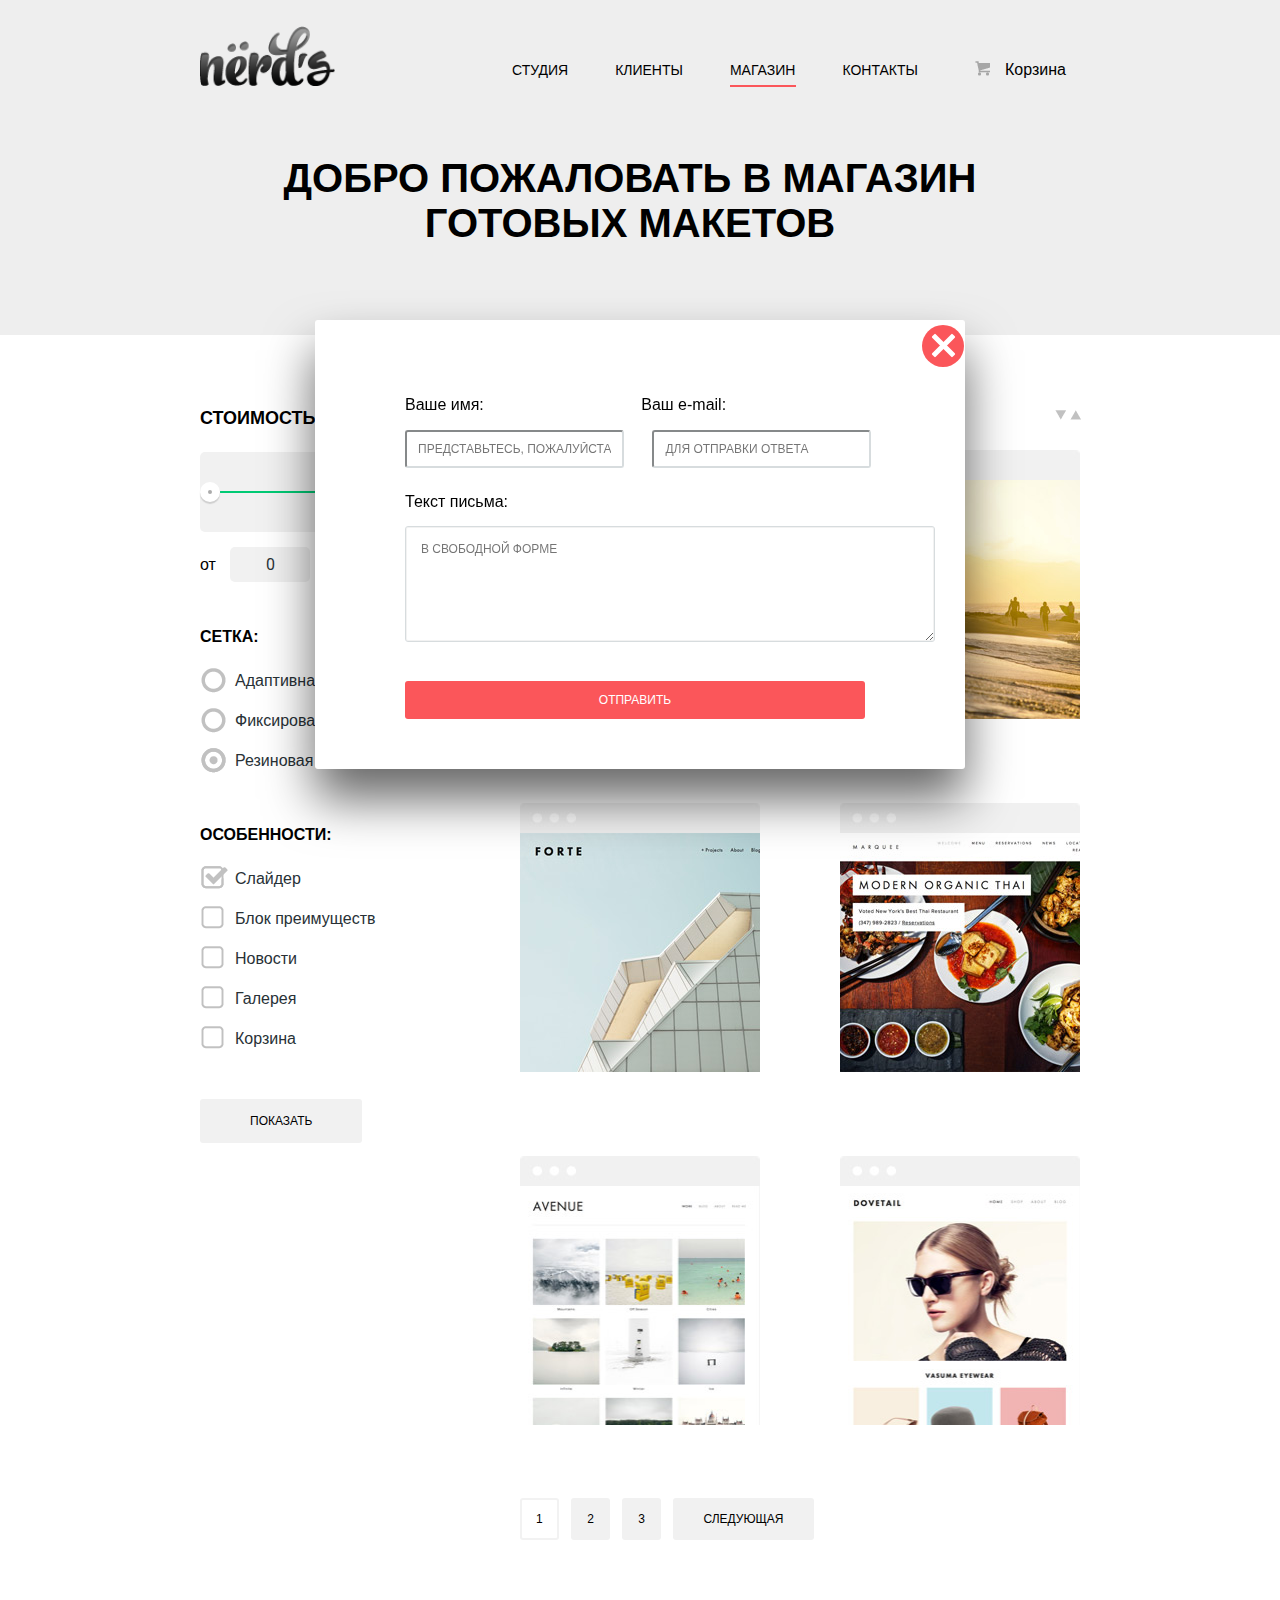
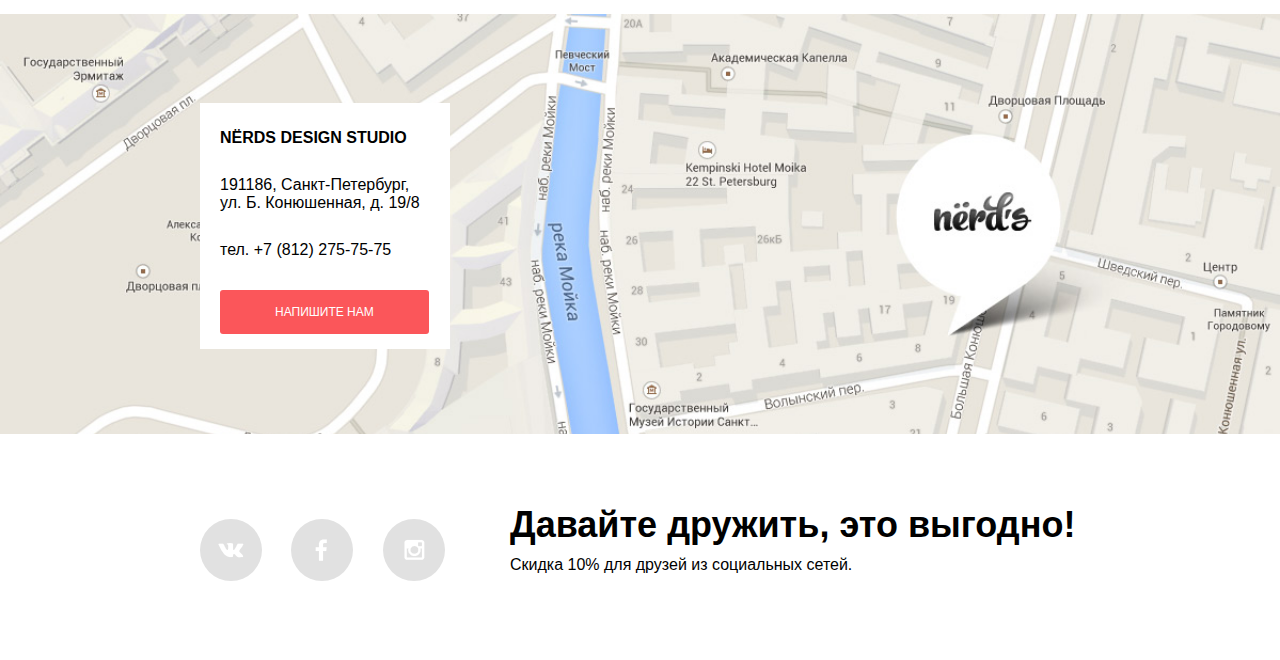
==== catalog.html @ 8df7ad51 "валидность" ====
<!DOCTYPE html>
<html lang="ru">

<head>
  <meta charset="UTF-8">
  <meta name="viewport" content="width=device-width, initial-scale=1.0">
  <meta http-equiv="X-UA-Compatible" content="ie=edge">
  <title>Nerds</title>
  <link href="css/normalize.css" rel="stylesheet">
  <link href="https://fonts.googleapis.com/css?family=Roboto:500" rel="stylesheet">
  <link href="css/style.css" rel="stylesheet">
</head>

<body>


  <header class="main-header main-header2">

    <div class="container clearfix">

      <nav class="main-navigation">
        <div class="index-logo">
          <a href="index.html"><img src="img/logo.png" width="135" height="60" alt="Нёрдс"></a>
        </div>
        <ul class="clearfix">
          <li><a class="act" href="#">Студия</a></li>
          <li><a class="act" href="#">Клиенты</a></li>
          <li class="active"><a class="act">Магазин</a></li>
          <li><a class="act" href="#">Контакты</a></li>
          <li><a class="basket" href="#">Корзина</a></li>

        </ul>
      </nav>

      <div class="head-1">
        <h2>Добро пожаловать в магазин
               готовых макетов</h2>
      </div>
    </div>
  </header>


  <main class="container clearfix">

    <section class="features clearfix">

      <form class="grid" action="#" method="get">

        <div class="coast">

          <div class="coastpay"><b>Стоимость:</b></div>
          <div class="range-filter">

            <div class="range-controls">
              <div class="scale">
                <div class="bar"></div>
              </div>
              <div class="toggle toggle-min"></div>
              <div class="toggle toggle-max"></div>
            </div>
            <div class="price-controls">
              <label class="min-price">от
                <input name="min-price" type="text" value="0">
              </label>
              <label class="max-price">до
                <input name="max-price" type="text" value="15000">
              </label>
            </div>
          </div>

        </div>

        <div class="gridhigt">

          <b class="coastpayli">Сетка:</b>

          <input type="radio" name="fea1" id="ch6" checked>
          <label for="ch6" class="grid-20">Адаптивная</label>
          <input type="radio" name="fea1" id="ch7" checked>
          <label for="ch7" class="grid-20">Фиксированная</label>
          <input type="radio" name="fea1" id="ch8" checked>
          <label for="ch8" class="grid-20">Резиновая</label>



        </div>

        <div class="gridmidl">

          <b class="coastpayle ">Особенности:</b>

          <input type="checkbox" name="fea1" id="ch1" checked>
          <label for="ch1" class="grid-20">Слайдер</label>

          <input type="checkbox" name="fea2" id="ch2">
          <label for="ch2" class="grid-20">Блок преимуществ</label>

          <input type="checkbox" name="fea2" id="ch3">
          <label for="ch3" class="grid-20">Новости</label>

          <input type="checkbox" name="fea2" id="ch4">
          <label for="ch4" class="grid-20">Галерея</label>

          <input type="checkbox" name="fea2" id="ch5">
          <label for="ch5" class="grid-20">Корзина</label>

          <button class="btn btn-grid" type="submit">Показать</button>

        </div>

      </form>

      <div class="sort ">
        <span>сортировать:</span>
        <a class="sortirovka" href="#">по цене</a>
        <a class="sortirovka" href="#">по типу</a>
        <a class="sortirovka" href="#">по функционалу</a>
        <a class=" triangle" href="#"></a>
        <a class=" triangle-two" href="#"></a>

      </div>

      <article class="product ">

        <div class="aviator">
          <img class="forte" src="img/topsilver.jpg" alt="" width="240" height="30" />

          <img src="img/image1.jpg" width="240" height="240" alt="">

          <div class="coast-tov coast-tov-trans">

            <h1>aviator</h1>
            <p class="titlelow">
              Интернет магазин
              <br> с личным кабинетом
            </p>
            <a class="btn-coust" href="#">10000 р</a>
            <img class="forte-hov" src="img/topgrey.jpg" alt="" width="240" height="30" />
          </div>

        </div>

        <div class="aviator">
          <img class="forte" src="img/topsilver.jpg" alt="" width="240" height="30" />
          <img src="img/image3.jpg" width="240" height="240" alt="">

          <div class="coast-tov1 coast-tov-trans">
            <h1 class="titl">forte</h1>
            <p class="titlelow">
              Интернет магазин с личным кабинетом
            </p>
            <a class="btn-coust" href="#">10000 р</a>
            <img class="forte-hov" src="img/topgrey.jpg" alt="" width="240" height="30" />
          </div>


        </div>

        <div class="aviator">
          <img class="forte" src="img/topsilver.jpg" alt="" width="240" height="30" />
          <img src="img/image5.jpg" width="240" height="240" alt="">
          <div class="coast-tov2 coast-tov-trans">
            <h1 class="titl">avenue</h1>
            <p class="titlelow">
              Интернет магазин с личным кабинетом
            </p>
            <a class="btn-coust" href="#">10000 р</a>
            <img class="forte-hov" src="img/topgrey.jpg" alt="" width="240" height="30" />
          </div>
        </div>

      </article>

      <article class="product1 ">

        <div class="aviator">
          <img class="forte" src="img/topsilver.jpg" alt="" width="240" height="30" />
          <img src="img/image2.jpg" width="240" height="240" alt="">

          <div class="coast-tov3 coast-tov-trans">
            <h1 class="titl">sunset</h1>
            <p class="titlelow">
              Интернет магазин с личным кабинетом
            </p>
            <a class="btn-coust" href="#">10000 р</a>
            <img class="forte-hov" src="img/topgrey.jpg" alt="" width="240" height="30" />
          </div>

        </div>

        <div class="aviator">
          <img class="forte" src="img/topsilver.jpg" alt="" width="240" height="30" />
          <img src="img/image4.jpg" width="240" height="240" alt="">

          <div class="coast-tov4 coast-tov-trans">
            <h1 class="titl">marquee</h1>
            <p class="titlelow">
              Интернет магазин с личным кабинетом
            </p>
            <a class="btn-coust" href="#">10000 р</a>
            <img class="forte-hov" src="img/topgrey.jpg" alt="" width="240" height="30" />
          </div>

        </div>

        <div class="aviator">
          <img class="forte" src="img/topsilver.jpg" alt="" width="240" height="30" />
          <img src="img/image6.jpg" width="240" height="240" alt="">
          <div class="coast-tov5 coast-tov-trans">
            <h1 class="titl">dovetail</h1>
            <p class="titlelow">
              Интернет магазин с личным кабинетом
            </p>
            <a class="btn-coust" href="#">10000 р</a>
            <img class="forte-hov" src="img/topgrey.jpg" alt="" width="240" height="30" />
          </div>

        </div>

      </article>

      <div class="button1">

        <a class="butn butn3">1</a>
        <a class="butn butn2" href="#">2</a>
        <a class="butn butn2" href="#">3</a>
        <a class="butn1" href="#">Следующая</a>

      </div>

    </section>

  </main>


  <div class="maps">

    <div class="container">
      <div class="info-write ">
        <b>NЁRDS DESIGN STUDIO</b>
        <p class="list">191186, Санкт-Петербург,
          <br> ул. Б. Конюшенная, д. 19/8</p>
        <p class="list">тел. +7 (812) 275-75-75</p>
        <button class="discover-3" type="submit" name="button">напишите нам</button>
      </div>
    </div>
  </div>


  <footer class="footer-end container clearfix">

    <div class="footer-social">

      <a class="social-btn  social-btn-vk" href="#">Вконтакте</a>
      <a class="social-btn social-btnh social-btn-fb" href="#">Фейсбук</a>
      <a class="social-btn social-btnh social-btn-inst" href="#">Инстаграм</a>

    </div>

    <div class="footer-info">

      <h5>Давайте дружить, это выгодно!</h5>
      <p class="list">
        Скидка 10% для друзей из социальных сетей.
      </p>

    </div>

  </footer>

  <div class="modal-content container">
    <button class="modal-content-close" type="button" title="Закрыть">Закрыть</button>


    <p>Ваше имя: <span>Ваш e-mail:</span></p>

    <form class="login-form" action="#" method="post">
      <input class="icon-name" type="text" name="name" placeholder="Представьтесь, пожалуйста">
      <input class="icon-answer" type="text" name="answer" placeholder="Для отправки ответа">
      <p class="text-alt">Текст письма:</p>
      <textarea cols="69" rows="6" class="icon-letter" name="answer" placeholder="В свободной форме"></textarea>



      <button class="btn" type="submit">Отправить</button>
    </form>
  </div>


</body>

</html>
---- css/style.css ----
body {
  font-size: 16px;
  font-family: "Roboto Medium", "Arial", "sans-serif";
  min-width: 1200px;
  min-height: 2260px;
  margin: 0;


}
h1, h3, h4, h5 {
  font-size: 36px;
}
.act, .titlelow {
  font-size: 14px;
  text-transform: uppercase;
}
h6, .coastpay, .titl {
  font-size: 18px;
  text-transform: uppercase;
}
h2 {
  font-size: 40px;
  text-transform: uppercase;
}
.clearfix:after {
  content: "";
  display: table;
  clear: both;
}
.web-text {
  font-size: 15px;
}
.list-p {
  color: #283136;
}
.list-i {
  text-transform: uppercase;
  color: #283136;
}
.list-c {
  color: #283136;
}
.discover-3, .sort, .butn {
  font-size: 12px;
  text-transform: uppercase;
}
.container {
  width: 880px;
  padding: 0 10px;
  margin: 0 auto;
}
.container .index-logo {
  float: left;
  width: 140px;
  margin-top: 0px;
}
.main-header {

  background-color: #eeeeee;
  padding-top: 10px;
}
.main-header2 {
  min-height: 325px;
  background-color: #eeeeee;
}
.main-navigation li {
  float: left;
  list-style: none;
  margin-top: 35px;
      margin-left: 47px;


}
a {
   text-decoration: none;
}
.main-navigation ul {
  margin-left: 225px;

}


.basket::before {
  content: "";
  position: absolute;
  top: 0px;
  left: 10px;
  width: 18px;
  height: 18px;

  background:  url("../img/sprite.png");
  background-position: -10px -10px;
}
.main-navigation .basket {
  position: relative;

  display: inline-block;

  vertical-align: top;
  padding-left: 40px;

}
.main-navigation::after {
  content: "";
  display: table;
  clear: both;
}
.two-box {

  width: 880px;

}
.head {
  float: left;
  width: 370px;
  margin-right: 140px;
  margin-top: 58px;
  margin-bottom: 70px;
}
.imgpng {
  float: right;
  width: 340px;
  margin-top: 48px;
}
.middle-h {
  float: left;
      margin-top: 106px;
}
.web {
  width: 240px;
  float: left;
  height: 300px;
}
.web2 {
  float: left;
  margin-left: 80px;
}
.middle-cntr {
  width: 570px;
  float: left;
      margin-top: 90px;
}
.middle-cntr .list-p {
  margin-top: -30px;
}
.middle-cntr .list-i {
  margin-top: 47px;
}
.middle-right {
  width: 240px;
  float: right;
      margin-top: 134px;
  margin-left: 40px;
}
.middle-right .listik {
      margin-top: 69px;
}
.middle-right .logo-mini {
  margin-left: 30px;
}
.logo-name {
  text-transform: uppercase;
  margin-left: 50px;
  margin-top: 20px;
}
.list-c li {
margin-top: 25px;
  list-style: none;
}
.list-i {
  margin: 0;
}
.logo {
  display: inline-block;
      vertical-align: top;
  margin-top: 90px;
}
.logo .logo-l1, .logo .logo-l2 {
  margin-left: 120px;
}
.logo-l0 {
  margin-bottom: 20px;
}
.logo-hov:hover {

}
.maps {
  margin: 0 auto;

  background-image: url('../img/map.jpg');
  height: 420px;
      margin-top: 105px;
  background-size: cover;
}
.info-write {
      padding-top: 26px;
  padding-left: 20px;
  width: 230px;
  height: 220px;
  float: left;
  margin-top: 89px;

  background-color: white;
}
.info-write p {
      margin-top: 29px;
}
.info-write button {
  margin-top: 15px;

}


.footer-social {
  width: 260px;
  float: left;
  margin-top: 85px;


}

.footer-info {
  width: 570px;
  float: right;
  margin-top: 10px;
  margin-bottom: 60px;

}
.footer-info .list {
  margin-top: -50px;
}
.begin-k {
  margin-top: -30px;
}
.math {
  margin-top: -10px;
  margin-bottom: 30px;
}
.pravka {
  margin-top: 20px;
}
.web-text {
  margin-top: -20px;
  margin-bottom: 40px;
}
.head-1 {
  width: 700px;
  text-align: center;
  margin-left: 80px;
  margin-top: 50px;
}
.grid {
  width: 240px;
  float: left;
}
.features {
margin-top: 73px;
}
.coastpay {
  margin-bottom: 20px;
}
.border {
  height: 80px;
  margin-bottom: 14px;
  background-color: #f1f1f1;
}
.vvod {
  width: 80px;
  height: 38px;
  margin-bottom: 53px;
  background-color: #f1f1f1;
  margin-left: 10px;
}

.coastpayli {
  margin-right: 95px;
  float: left;
      margin-bottom: 15px;
      margin-top: 23px;
  text-transform: uppercase;
}
.grid-10 {
  width: 170px;
  float: left;
  margin-top: 20px;
  height:
}
.group1 {
  padding-top: 25px;
}
.coastpayle {
  margin-right: 95px;
  float: left;
      margin-bottom: 15px;
  margin-top: 45px;
  text-transform: uppercase;
}
.grid-20 {
  width: 170px;
  float: left;
  margin-top: 20px;
  height:
}
.btn-grid {
  float: left;

      margin-top: 40px;

  text-transform: uppercase;
  padding: 15px 50px;
  font-size: 12px;
  background-color: #f1f1f1;
  border: none;
  border-radius: 3px;

}
.btn-grid:hover {
  background-color: #e5e5e5;
}
.btn-grid:active {
  background-color: #d5d5d5;
  box-shadow: 0px 3px 0px 0.5px #b5b5b5 inset ;
}

.sort {
  width: 560px;
  float: left;
  margin-left: 80px;
  position: relative;
}
.triangle {
  position: absolute;
  background: url("../img/triangle-one.png");
  width: 11px;
height: 10px;
top: 2px;
left: 535px;
background-repeat: no-repeat;
text-decoration: none;
}
.triangle:active {
  background: url("../img/triangle-black.png");

}
.triangle-two {
  position: absolute;
  background: url("../img/triangle-one-up.png");
  width: 11px;
height: 10px;
top: 2px;
left: 550px;
background-repeat: no-repeat;
text-decoration: none;
}
.triangle-two:active {
  background: url("../img/triangle-black-up.png");

}

.sort a:hover {

  color: #000000;
border-color: #00ca74;
border-bottom-style: solid;



}
.sort a:active {
  color: ##00ca74;
  text-decoration: none ;
}

.sortirovka {

  width: 560px;
  margin-left: 34px;
    color: #c7c7c7;
    text-decoration: none;
    border-bottom: 1px dotted #00ca74;

}
.product {
  float: left;
  width: 240px;
  margin-top: 28px;
  margin-left: 80px;
}
.product1 {
  float: left;
  width: 240px;
  margin-top: 28px;
  margin-left: 80px;
}
.aviator {
  position: relative;
  margin-bottom: 80px;
}
.forte {
  position: relative;
  margin-bottom: -5px;
}

.forte-hov {

  background: url("../img/topgrey.jpg");
  display: block;
  position: absolute;
  top: -50px;
    left: -20px;
  text-align: center;
  opacity: 0;
  transition: 0.5s;
      padding-bottom: 140px;
      background-repeat: no-repeat;
}
.forte-hov:hover {
  opacity: 1;
}


.button1 .butn {
  padding: 14px 16px;
  color: black;
}
.button1 {
  width: 500px;
  float: left;
  margin-left: 320px;
  margin-bottom: -40px;

}
.butn {
  padding-left: 45px;
}
.butn1 {
  padding: 14px 30px;
  text-transform: uppercase;
  background-color: #f1f1f1;
    border-radius: 3px;
  color: black;
  font-size: 12px;
  margin-left: 8px;
}
.butn1:hover {
  background-color: #e5e5e5;
    border-radius: 3px;
}
.butn1:active {
  background-color: #d5d5d5;
    border-radius: 3px;
    box-shadow: 0px 3px 0px 0.5px #b5b5b5 inset ;
}

.butn3 {

  box-shadow: 0px 0px 0px 2px #f2f2f2 inset ;
  border-radius: 3px;
}
.butn2 {
  background-color: #f1f1f1;
    border-radius: 3px;
    margin-left: 8px;
}
.butn2:hover {
  background-color: #e5e5e5;
    border-radius: 3px;
}
.butn2:active {
  background-color: #d5d5d5;
    border-radius: 3px;
    box-shadow: 0px 3px 0px 0.5px #b5b5b5 inset ;
}

.head a {
  width: 240px;
  padding: 15px 70px;
  background-color: #fb565a;
  color: white;
  border-radius: 3px;
}
.discover-3 {
  margin-top: 25px;
  margin-left: 0px;
}
.head p {
  line-height: 1.5;
}
.head a:hover {
    background-color: #d6494d;
}
.head a:active {
    background-color: #b63538;
    box-shadow: 0px 3px 0px 0.5px #9b2d30 inset ;
}

.web a {
     padding: 15px 40px;
     color: white;
     border-radius: 3px;
}
.btn-red {
  background-color: #fb565a;
}
.btn-red:hover {
  background-color: #d6494d;
}
.btn-red:active {
  background-color: #b63538;
  box-shadow: 0px 3px 0px 0.5px #9b2d30 inset ;
}

.btn-green {
  background-color: #00ca74;
}
.btn-green:hover {
  background-color: #01a25e;
}
.btn-green:active {
  background-color: #009053;
  box-shadow: 0px 3px 0px 0.5px #007b47 inset ;
}

.btn-yellow {
  background-color: #efc84a;
}
.btn-yellow:hover {
  background-color: #d6ae2c;
}
.btn-yellow:active {
  background-color: #c09b24;
  box-shadow: 0px 3px 0px 0.5px #a3841f inset ;
}
.info-write button {
  border: 0px;
  padding: 15px 55px;
  color: white;
  border-radius: 3px;
  background-color: #fb565a;
}
.info-write button:hover {

  background-color: #d6494d;
}
.info-write button:active {

  background-color: #b63538;
  box-shadow: 0px 3px 0px 0.5px #9b2d30 inset ;
}
.main-navigation a {
  color: black;
}
.main-navigation a:hover {
  color: #fb565a;
}
.main-navigation a:active {
  color: #8f8f8f;
}

.line  {
  position: relative;
  top: 80px;
  border: none;
  background-color: #eeeeee;
  height: 2px;

}
.line-two  {
  position: relative;
  top:-40px;
  border: none;
  background-color: #eeeeee;
  height: 2px;

}
.line-tree  {

  position: relative;
  top:35px;
  border: none;
  background-color: #eeeeee;
  height: 2px;

}

.line-red {
  position: relative;
  top: 10px;
  left: -40px;
  width: 25px;
  border: none;
  background-color: #fb565a;
  height: 2px;
  margin: 0;
}

.line-left {
  position: relative;
top: 10px;
left: -80px;
  width: 70px;
  border: none;
  background-color: #eeeeee;
  height: 2px;
  margin: 0;
}
.line-right {
  position: relative;
  top: -10px;
  left: 100px;
  width: 70px;
  border: none;
  background-color: #eeeeee;
  height: 2px;
  margin: 0;
}

.footer-social {
 float: left;
 width: 300px;
}


.social-btn {
  position: relative;

  width: 62px;
  height: 62px;
  display: inline-block;
  background-color: #e1e1e1;
  border-radius: 50%;
  text-indent: 100%;
  overflow: hidden;

}
.social-btnh {
  margin-left: 25px;
}
.social-btn:hover {
background-color: #d6494d;
  background-repeat: no-repeat;
}
.social-btn:active {
background-color: #9b2d30;
  background-repeat: no-repeat;
}

.social-btn::before {
  content: "";
position: absolute;
top: 24px;
    left: 18px;
    background:  url("../img/sprite.png");
}


.social-btn-vk::before {
  width: 26px;
  height: 15px;
  background-position: -10px -304px;
}
.social-btn-fb::before {
  top: 20px;
left: 24px;
  width: 12px;
 height: 22px;
 background-position: -10px -221px;

}
.social-btn-inst::before {
  width: 21px;
height: 21px;
background-position: -10px -263px;
top: 20px;
left: 21px;

}



.logo-l0:hover {

  background-image: url("../img/glukhanko2.png");
  background-repeat: no-repeat;
}
.logo-l1:hover {
  background-image: url("../img/htmlacademy3.png");
  background-repeat: no-repeat;
}
.logo-l2:hover {
  background-image: url("../img/bordinski4.png");
  background-repeat: no-repeat;
}

input[type="radio"] {
  display: none;
}
input[type="checkbox"] {
  display: none;
}
input[type="checkbox"] + label {
  display: block;
  margin: 10px 0;
  line-height: 20px;
  padding-left: 35px;
  position: relative;
  cursor: pointer;
  color: #283136;
}
input[type="checkbox"] + label:hover {
color: #000000;

}
input[type="checkbox"] + label:active {
color: #a9adaf;

}

input[type="checkbox"] + label::before {
  content: "";
  display: block;
background-color: #ffffff;
  position: absolute;
  top:-3px;
  left: 1px;
  background-image: url("../img/sprite.png");
     background-repeat: no-repeat;
     width: 23px;
  height: 23px;
  background-position: -10px -45px;
}
input[type="checkbox"]:checked + label::after {
  content: "";

  background-image: url("../img/sprite.png");
     background-repeat: no-repeat;

  position: absolute;
  top: -3px;
  left: 1px;
  width: 27px;
   height: 23px;
   background-position: -10px -88px;
}

input[type="radio"] + label {
  display: block;
  margin: 10px 0;
  line-height: 20px;
  padding-left: 35px;
  position: relative;
  cursor: pointer;
  color: #283136;
}
input[type="radio"] + label::before {
  content: "";
  display: block;
background-color: #ffffff;
  position: absolute;
  top:-3px;
  left: 1px;
  background-image: url("../img/sprite.png");
     background-repeat: no-repeat;
     width: 25px;
  height: 25px;
  background-position: -10px -131px;
}
input[type="radio"]:checked + label::after {
  content: "";

  background-image: url("../img/sprite.png");
     background-repeat: no-repeat;

  position: absolute;
  top: -3px;
  left: 1px;
  width: 25px;
   height: 25px;
   background-position: -10px -176px;

}

.coast-tov {
  width: 200px;
  height: 200px;
  background-color: white;
  display: block;
  position: absolute;
  top: 50px;
    left: 20px;
  text-align: center;
  opacity: 0;
  transition: 0.5s;
}
.coast-tov:hover {
  opacity: 1;
}

.coast-tov1 {
  width: 200px;
  height: 200px;
  background-color: white;
  display: block;
  position: absolute;
  top: 50px;
left: 20px;
  text-align: center;
  opacity: 0;
  transition: 0.5s;
}
.coast-tov1:hover {
  opacity: 1;
}

.coast-tov2 {
  width: 200px;
  height: 200px;
  background-color: white;
  display: block;
  position: absolute;
  top: 50px;
  left: 20px;
  text-align: center;
  opacity: 0;
  transition: 0.5s;
}
.coast-tov2:hover {
  opacity: 1;
}

.coast-tov3 {
  width: 200px;
  height: 200px;
  background-color: white;
  display: block;
  position: absolute;
  top: 50px;
    left: 20px;
  text-align: center;
  opacity: 0;
  transition: 0.5s;
}
.coast-tov3:hover {
  opacity: 1;
}

.coast-tov4 {
  width: 200px;
  height: 200px;
  background-color: white;
  display: block;
  position: absolute;
  top: 50px;
    left: 20px;
  text-align: center;
  opacity: 0;
  transition: 0.5s;
}
.coast-tov4:hover {
  opacity: 1;
}

.coast-tov5 {
  width: 200px;
  height: 200px;
  background-color: white;
  display: block;
  position: absolute;
  top: 50px;
      left: 20px;
  text-align: center;
  opacity: 0;
  transition: 0.5s;
}
.coast-tov5:hover {
  opacity: 1;
}



.coast-tov-trans h1 {
  font-size: 18px;
  text-transform: uppercase;
  margin-top: 35px;
}
.coast-tov-trans p {
  font-size: 14px;
  text-transform: none;
  padding: 0px 25px;
  line-height: 18px;
  text-align: center;
  margin-bottom: 30px;
}
.coast-tov-trans .btn-coust {
  padding: 10px 37px;
  background-color: #fb565a;
  color: white;
  border-radius: 3px;

}


.btn-coust:hover {
  background-color: #d6494d;
}
.btn-coust:active {
  background-color: #b63538;
  box-shadow: 0px 3px 0px 0.5px #9b2d30 inset;
}

.main-navigation .active {
  position: relative;


  background-color: none;
}
.main-navigation .active::after {
  content: "";
  position: absolute;
  right: -1px;
   bottom: -8px;
   left: 0px;
  height: 2px;

  background-color: #fb565a;
}
.main-navigation .active a:hover {
  color: black;
  cursor: default;

}

.modal-content {
  position: fixed;
   top: 320px;
          left: 50%;
transform: translateX(-50%);
     width: 475px;

  padding: 60px 85px 50px 90px;
  border-radius: 3px;
  box-shadow: 0 30px 50px rgba(0, 0, 0, 0.6);

  color: #000000;

  background: white;
}

.modal-content-close {
  position: absolute;
  top: 5px;
  right: 1px;

  width: 42px;
  height: 42px;
  border-radius: 30px;
  font-size: 0;

  background-color: #fb565a;
  border: 0;
  outline: 0;
  cursor: pointer;
}

.modal-content-close::before,
.modal-content-close::after {
  content: "";
  position: absolute;
  top: 18px;
    right: 6px;
    width: 29px;
  height: 5px;
  background-color: white;
  border-radius: 1px;
}

.modal-content-close::before {
  transform: rotate(45deg);
}

.modal-content-close::after {
  transform: rotate(-45deg);
}

.modal-content p {
  display: block;

}
.text-alt {
  margin: 25px 0 15px 0;
}
.modal-content span{
  margin: 0 0 0 153px;


}
.modal-content input {
  width: 193px;
  font-size: 12px;
  box-shadow: 0px 0px 0px 0px #f2f2f2 inset ;
  border-radius: 3px;

  border-color: #d7dcde;
  padding: 10px 11px;
  font-size: 12px;
  text-transform: uppercase;

}
.modal-content .icon-answer {
  margin-left: 24px;
}

.icon-letter {
  box-shadow: 0px 0px 0px 1px #f2f2f2 inset ;
  border-radius: 3px;
  border-color: #d7dcde;
  padding: 15px;
  font-size: 12px;
  text-transform: uppercase;
}
.icon-letter:hover {
  border-color: #a2a9ac;
}
.modal-content .icon-name:hover {
  border-color: #a2a9ac;
}
.modal-content .icon-answer:hover {
  border-color: #a2a9ac;
}

.modal-content .btn {
  width: 460px;

  margin-top: 35px;
  padding: 12px 70px;
  background-color: #fb565a;
  color: white;
  border-radius: 3px;
  border: 0;
  text-transform: uppercase;
  text-align: center;
  font-size: 12px;
}
.modal-content .btn:hover {
    background-color: #d6494d;
}
.modal-content .btn:active {
    background-color: #b63538;
      box-shadow: 0px 3px 0px 0.5px #9b2d30 inset;
}


.range-filter {
  width: 240px;
  margin: 23px auto;
}

.range-controls {
  position: relative;
  height: 41px;
  padding-top: 39px;
  padding-right: 20px;
  padding-left: 20px;
  margin-bottom: 15px;
  border-radius: 5px;
  background: #f1f1f1;
}

.range-controls .scale {
  height: 2px;
  background: #d7dcde;
}

.range-controls .bar {
  width: 70%;
  height: 2px;
  background: #00ca74;
}

.range-controls .toggle {
  position: absolute;
  top: 30px;
  left: 0px;
  width: 4px;
  height: 4px;
  cursor: pointer;
  border: 8px solid #fff;
  border-radius: 50%;
  background: #ababab;
  box-shadow: 0 2px 1px 0 #cfcfcf;
}



.range-controls .toggle-max {
  left: 150px;
}

.price-controls {
  font-size: 0;
}

.price-controls label {
  font-size: 16px;
  display: inline-block;
  width: 50%;
}

.max-price {
  text-align: right;
}

.price-controls input {
  font-family: 'Roboto', 'Arial', sans-serif;
  font-size: 16px;
  width: 60px;
  margin-left: 10px;
  padding: 8px 10px;
  text-align: center;
  color: #283136;
  border: none;
  border-radius: 5px;
  outline: none;
  background: #f1f1f1;
}






.slider {
  position: relative;

  width: 880px;
  margin: 0 auto;
}

.slide {
  min-height: 310px;

  background-repeat: no-repeat;
  background-position: 100% 10px;
}

.slider input[type="radio"] {
  display: none;
}

.slider-controls {
  position: absolute;
  bottom: 95px;
  left: 50%;

  width: 200px;
  margin-left: -100px;

  text-align: center;
}

.slider-controls label {
  display: inline-block;
  width: 4px;
  height: 4px;
  margin: 0 3px;

  vertical-align: top;

  background: #ffffff;
  border: 3px solid white;
  border-radius: 50%;
  cursor: pointer;
}

.slide-text {
  width: 500px;
  padding: 44px 0;
}

.slide-title {
  font-weight: 500;
  font-size: 36px;
}

.slide p {
  font-weight: 500;
  line-height: 22px;
  color: #283136;
}

.slide .btn {
  display: block;
  width: 220px;
  margin-top: 25px;
  padding: 12px 10px;

  font-weight: 300;
  font-size: 12px;
  text-align: center;
  color: #ffffff;
  text-transform: uppercase;
  text-decoration: none;

  background: #fb565a;
  border-radius: 3px;
}
.slide .btn:hover {
  background-color: #d6494d;
}
.slide .btn:active {
  background-color: #b63538;
  box-shadow: 0px 3px 0px 0.5px #9b2d30 inset;
}

.slide:nth-child(1) {
  background-image: url("../img/slider-bg.png");
      background-position: 100% 30px;
}

.slide:nth-child(2) {
  background-image: url("../img/slider-bg-2.png");
}

.slide:nth-child(3) {
  background-image: url("../img/slider-bg-3.png");
}

.slide {
  display: none;
}

#btn-1:checked ~ .slides .slide:nth-child(1) {
  display: block;
}

#btn-2:checked ~ .slides .slide:nth-child(2) {
  display: block;
}

#btn-3:checked ~ .slides .slide:nth-child(3) {
  display: block;
}

#btn-1:checked ~ .slider-controls label[for="btn-1"],
#btn-2:checked ~ .slider-controls label[for="btn-2"],
#btn-3:checked ~ .slider-controls label[for="btn-3"] {
  background: #c1c1c1;
}
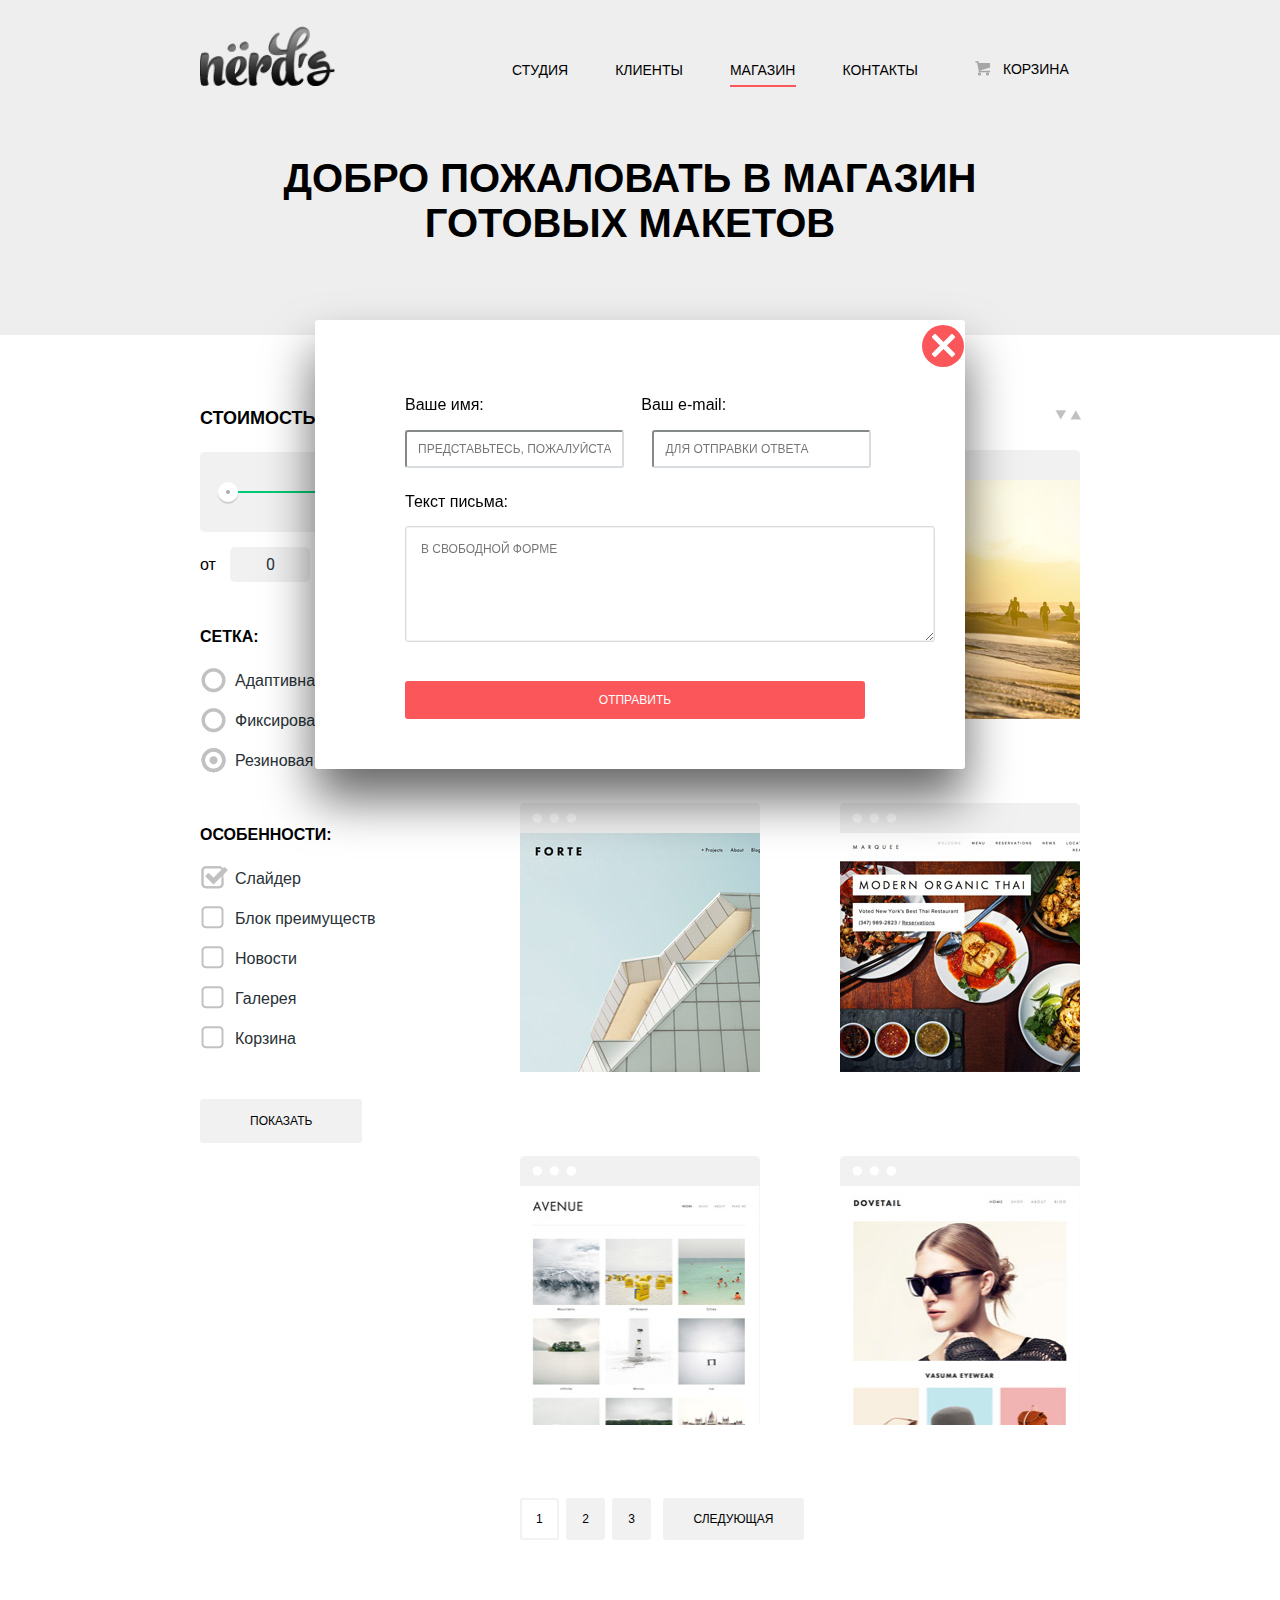
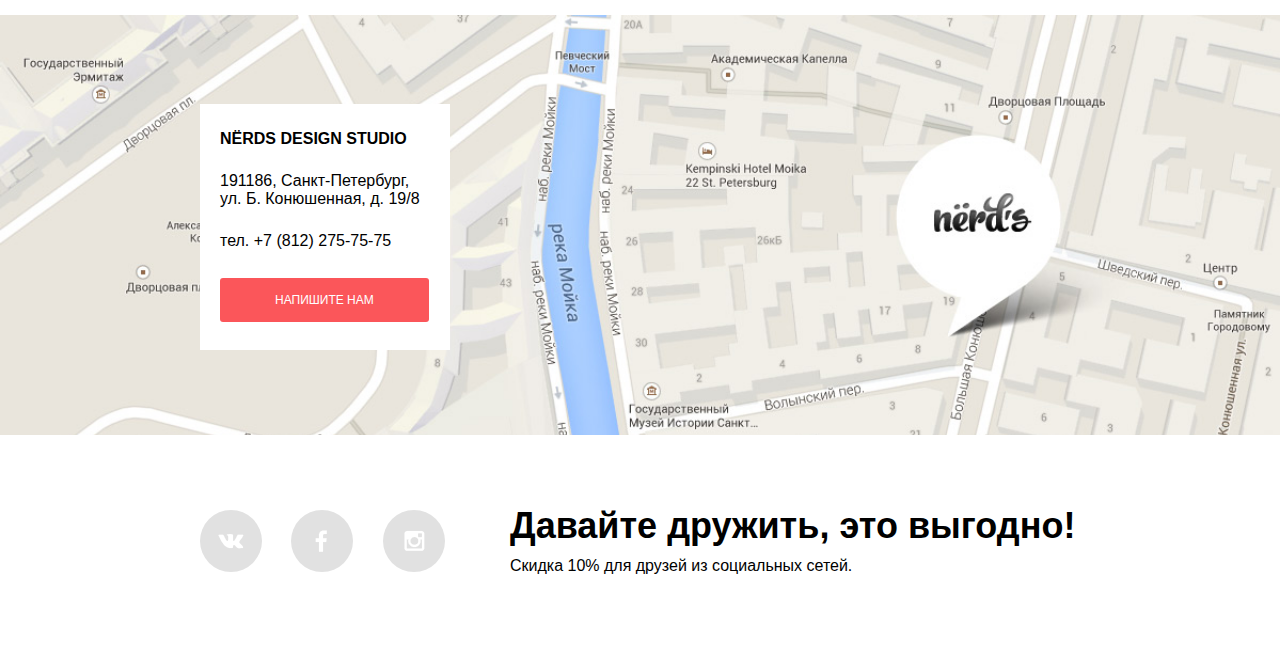
==== commit a7921763: "maps" ====
--- a/catalog.html
+++ b/catalog.html
@@ -233,7 +233,7 @@
   </main>
 
 
-  <div class="maps">
+  <div class="maps maps-two">
 
     <div class="container">
       <div class="info-write ">
--- a/css/style.css
+++ b/css/style.css
@@ -55,7 +55,7 @@
   margin-top: 0px;
 }
 .main-header {
-
+      min-height: 426px;
   background-color: #eeeeee;
   padding-top: 10px;
 }
@@ -95,9 +95,10 @@
   position: relative;
 
   display: inline-block;
-
+  text-transform: uppercase;
   vertical-align: top;
-  padding-left: 40px;
+  padding-left: 38px;
+  font-size: 14px;
 
 }
 .main-navigation::after {
@@ -124,7 +125,7 @@
 }
 .middle-h {
   float: left;
-      margin-top: 106px;
+      margin-top: 85px;
 }
 .web {
   width: 240px;
@@ -189,7 +190,8 @@
 
   background-image: url('../img/map.jpg');
   height: 420px;
-      margin-top: 105px;
+      margin-top: 123px;
+
   background-size: cover;
 }
 .info-write {
@@ -203,10 +205,10 @@
   background-color: white;
 }
 .info-write p {
-      margin-top: 29px;
+          margin-top: 24px;
 }
 .info-write button {
-  margin-top: 15px;
+      margin-top: 12px;
 
 }
 
@@ -214,7 +216,7 @@
 .footer-social {
   width: 260px;
   float: left;
-  margin-top: 85px;
+  margin-top: 75px;
 
 
 }
@@ -240,7 +242,7 @@
   margin-top: 20px;
 }
 .web-text {
-  margin-top: -20px;
+      margin-top: -14px;
   margin-bottom: 40px;
 }
 .head-1 {
@@ -460,7 +462,7 @@
 .butn2 {
   background-color: #f1f1f1;
     border-radius: 3px;
-    margin-left: 8px;
+    margin-left: 3px;
 }
 .butn2:hover {
   background-color: #e5e5e5;
@@ -1080,7 +1082,7 @@
 .range-controls .toggle {
   position: absolute;
   top: 30px;
-  left: 0px;
+  left: 18px;
   width: 4px;
   height: 4px;
   cursor: pointer;
@@ -1149,11 +1151,11 @@
 
 .slider-controls {
   position: absolute;
-  bottom: 95px;
+  bottom: 66px;
   left: 50%;
 
   width: 200px;
-  margin-left: -100px;
+  margin-left: -112px;
 
   text-align: center;
 }
@@ -1246,3 +1248,7 @@
 #btn-3:checked ~ .slider-controls label[for="btn-3"] {
   background: #c1c1c1;
 }
+
+.maps-two {
+      margin-top: 106px;
+}
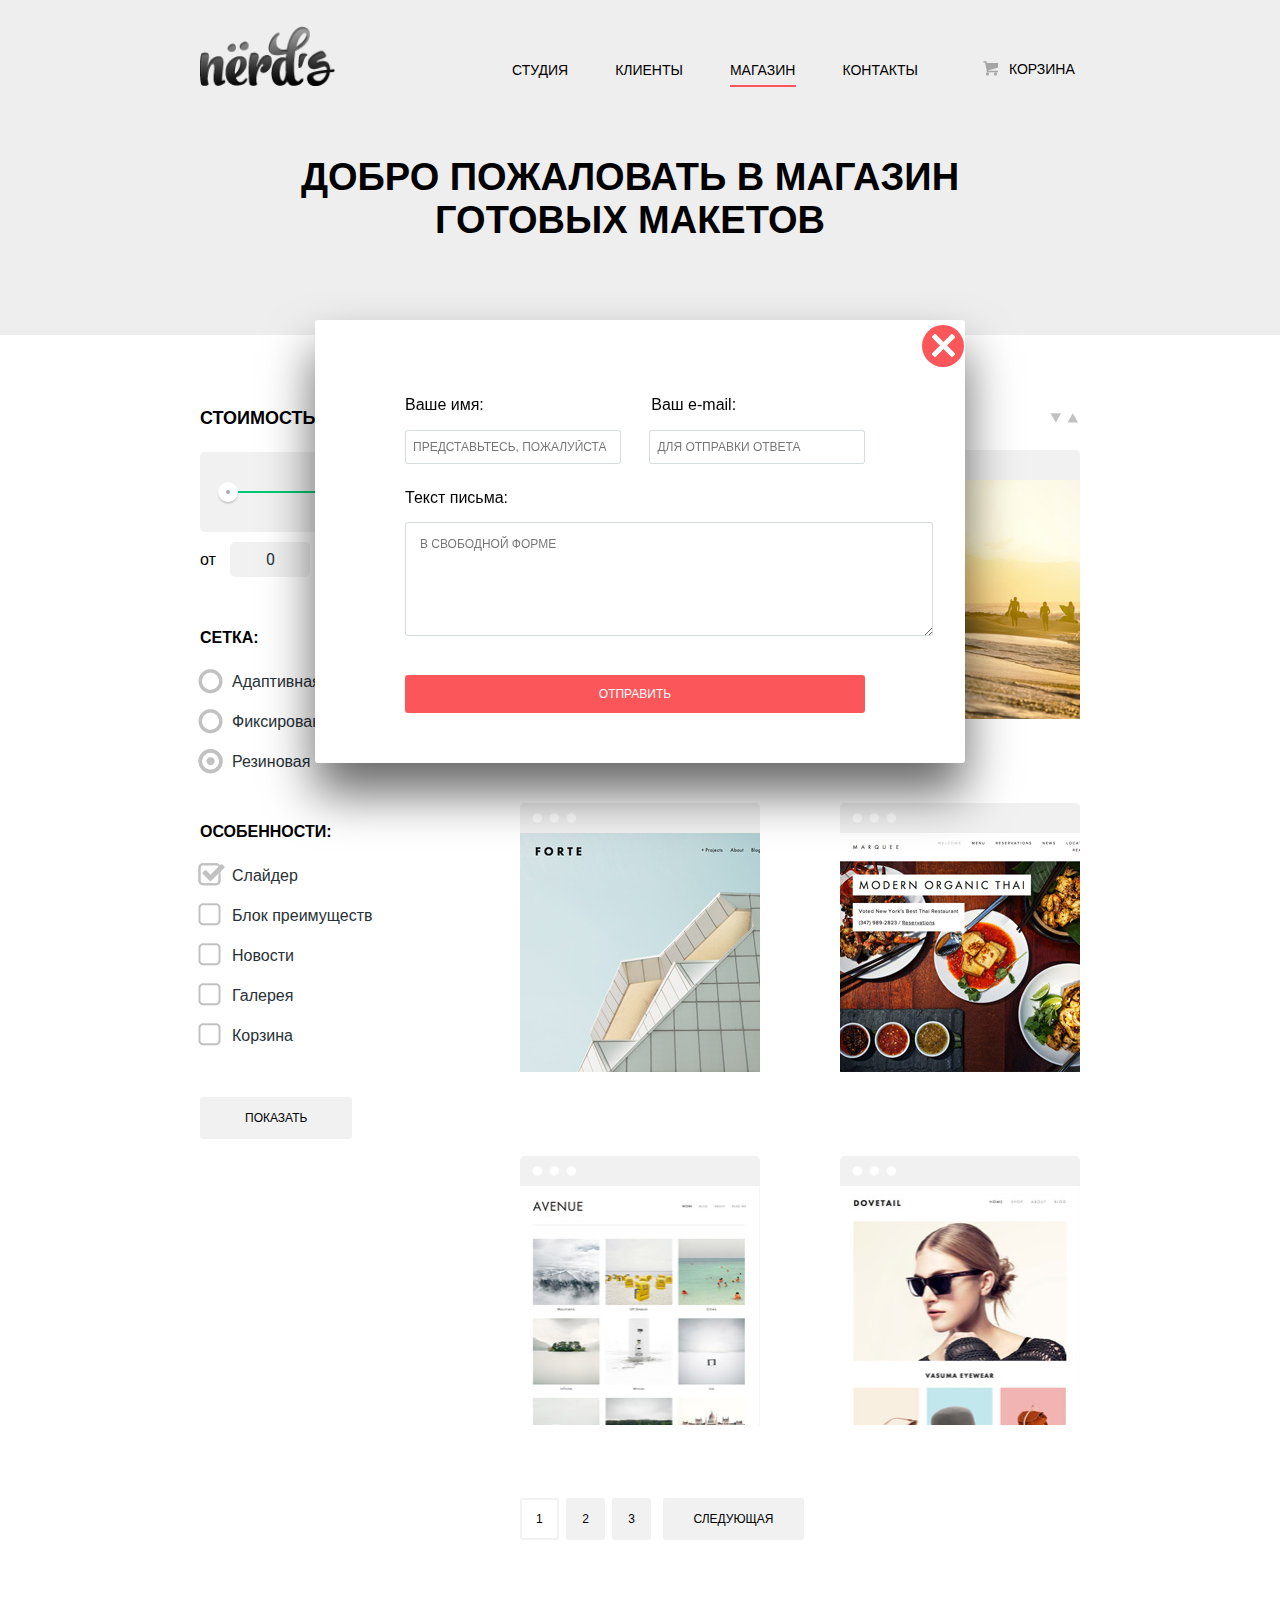
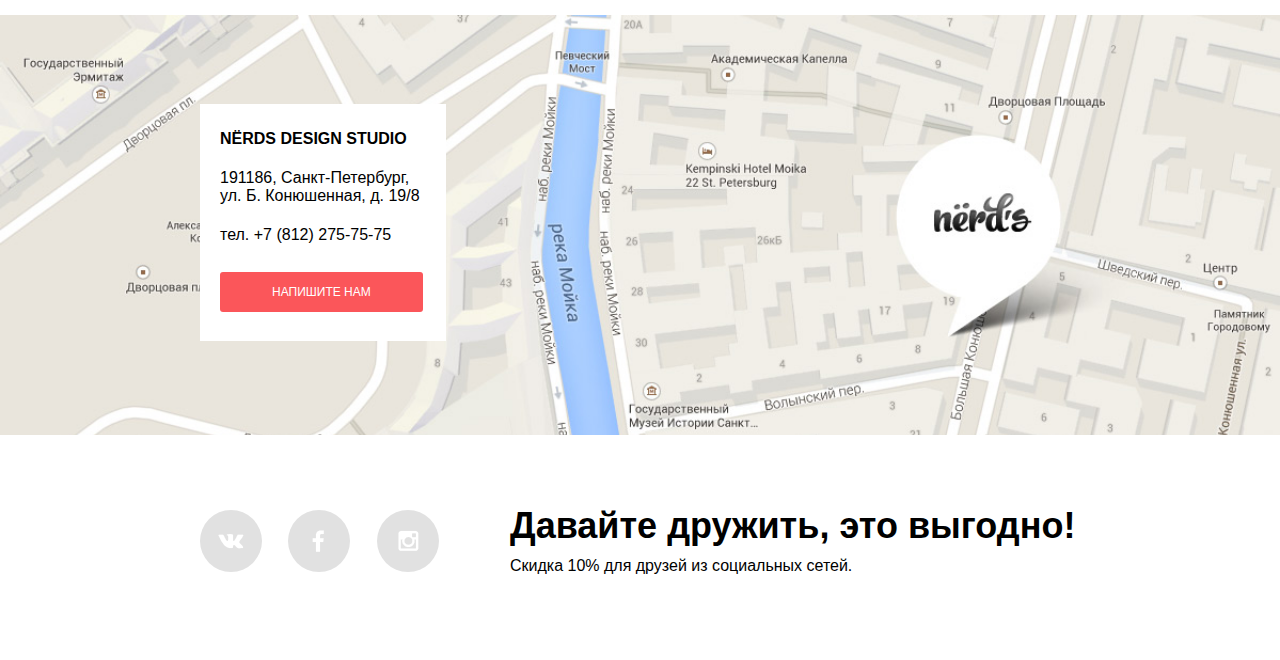
==== commit 1cf0c76a: "форма" ====
--- a/catalog.html
+++ b/catalog.html
@@ -286,6 +286,7 @@
     </form>
   </div>
 
+  <script src="../225051-nerds/js/script.js"></script>
 
 </body>
 
--- a/css/style.css
+++ b/css/style.css
@@ -19,7 +19,7 @@
   text-transform: uppercase;
 }
 h2 {
-  font-size: 40px;
+  font-size: 38px;
   text-transform: uppercase;
 }
 .clearfix:after {
@@ -84,20 +84,21 @@
   content: "";
   position: absolute;
   top: 0px;
-  left: 10px;
+  left: 18px;
   width: 18px;
   height: 18px;
 
   background:  url("../img/sprite.png");
   background-position: -10px -10px;
 }
+
 .main-navigation .basket {
   position: relative;
 
   display: inline-block;
   text-transform: uppercase;
   vertical-align: top;
-  padding-left: 38px;
+  padding-left: 44px;
   font-size: 14px;
 
 }
@@ -166,6 +167,7 @@
 }
 .list-c li {
 margin-top: 25px;
+margin-left: -5px;
   list-style: none;
 }
 .list-i {
@@ -177,11 +179,15 @@
   margin-top: 90px;
 }
 .logo .logo-l1, .logo .logo-l2 {
-  margin-left: 120px;
+      margin-left: 117px;
 }
 .logo-l0 {
   margin-bottom: 20px;
-}
+      margin-left: 6px;
+}
+img.logo-l2 {
+    margin-top: 5px;
+  }
 .logo-hov:hover {
 
 }
@@ -197,15 +203,15 @@
 .info-write {
       padding-top: 26px;
   padding-left: 20px;
-  width: 230px;
-  height: 220px;
+  width: 226px;
+    height: 211px;
   float: left;
   margin-top: 89px;
 
   background-color: white;
 }
 .info-write p {
-          margin-top: 24px;
+          margin-top: 21px;
 }
 .info-write button {
       margin-top: 12px;
@@ -278,7 +284,7 @@
   margin-right: 95px;
   float: left;
       margin-bottom: 15px;
-      margin-top: 23px;
+      margin-top: 29px;
   text-transform: uppercase;
 }
 .grid-10 {
@@ -294,7 +300,7 @@
   margin-right: 95px;
   float: left;
       margin-bottom: 15px;
-  margin-top: 45px;
+      margin-top: 41px;
   text-transform: uppercase;
 }
 .grid-20 {
@@ -306,10 +312,10 @@
 .btn-grid {
   float: left;
 
-      margin-top: 40px;
-
-  text-transform: uppercase;
-  padding: 15px 50px;
+      margin-top: 41px;
+
+  text-transform: uppercase;
+  padding: 14px 45px;
   font-size: 12px;
   background-color: #f1f1f1;
   border: none;
@@ -335,8 +341,8 @@
   background: url("../img/triangle-one.png");
   width: 11px;
 height: 10px;
-top: 2px;
-left: 535px;
+top: 5px;
+left: 530px;
 background-repeat: no-repeat;
 text-decoration: none;
 }
@@ -349,8 +355,8 @@
   background: url("../img/triangle-one-up.png");
   width: 11px;
 height: 10px;
-top: 2px;
-left: 550px;
+top: 5px;
+left: 547px;
 background-repeat: no-repeat;
 text-decoration: none;
 }
@@ -535,7 +541,7 @@
 }
 .info-write button {
   border: 0px;
-  padding: 15px 55px;
+      padding: 13px 52px;
   color: white;
   border-radius: 3px;
   background-color: #fb565a;
@@ -636,7 +642,7 @@
 
 }
 .social-btnh {
-  margin-left: 25px;
+  margin-left: 22px;
 }
 .social-btn:hover {
 background-color: #d6494d;
@@ -702,7 +708,7 @@
 }
 input[type="checkbox"] + label {
   display: block;
-  margin: 10px 0;
+      margin: 10px -3px;
   line-height: 20px;
   padding-left: 35px;
   position: relative;
@@ -747,7 +753,7 @@
 
 input[type="radio"] + label {
   display: block;
-  margin: 10px 0;
+  margin: 10px -3px;
   line-height: 20px;
   padding-left: 35px;
   position: relative;
@@ -992,36 +998,42 @@
   margin: 25px 0 15px 0;
 }
 .modal-content span{
-  margin: 0 0 0 153px;
+  margin: 0 0 0 163px;
 
 
 }
 .modal-content input {
-  width: 193px;
+  width: 200px;
   font-size: 12px;
-  box-shadow: 0px 0px 0px 0px #f2f2f2 inset ;
+  box-shadow: 0px 0px 0px 1px #d7dcde inset ;
   border-radius: 3px;
-
-  border-color: #d7dcde;
-  padding: 10px 11px;
+  border: 0;
+
+  padding: 10px 8px;
   font-size: 12px;
   text-transform: uppercase;
 
 }
+.modal-content input:hover {
+  box-shadow: 0px 0px 0px 1px #a2a9ac inset ;
+}
+
 .modal-content .icon-answer {
   margin-left: 24px;
 }
 
 .icon-letter {
-  box-shadow: 0px 0px 0px 1px #f2f2f2 inset ;
+  box-shadow: 0px 0px 0px 1px #d7dcde inset ;
   border-radius: 3px;
-  border-color: #d7dcde;
+  border: 0;
   padding: 15px;
   font-size: 12px;
   text-transform: uppercase;
 }
+
 .icon-letter:hover {
-  border-color: #a2a9ac;
+  box-shadow: 0px 0px 0px 1px #a2a9ac inset ;
+
 }
 .modal-content .icon-name:hover {
   border-color: #a2a9ac;
@@ -1106,6 +1118,7 @@
   font-size: 16px;
   display: inline-block;
   width: 50%;
+  margin-top: -5px;
 }
 
 .max-price {
@@ -1252,3 +1265,10 @@
 .maps-two {
       margin-top: 106px;
 }
+
+.modal-content-show {
+  display: block;
+}
+textarea {
+  resize: vertical;
+}
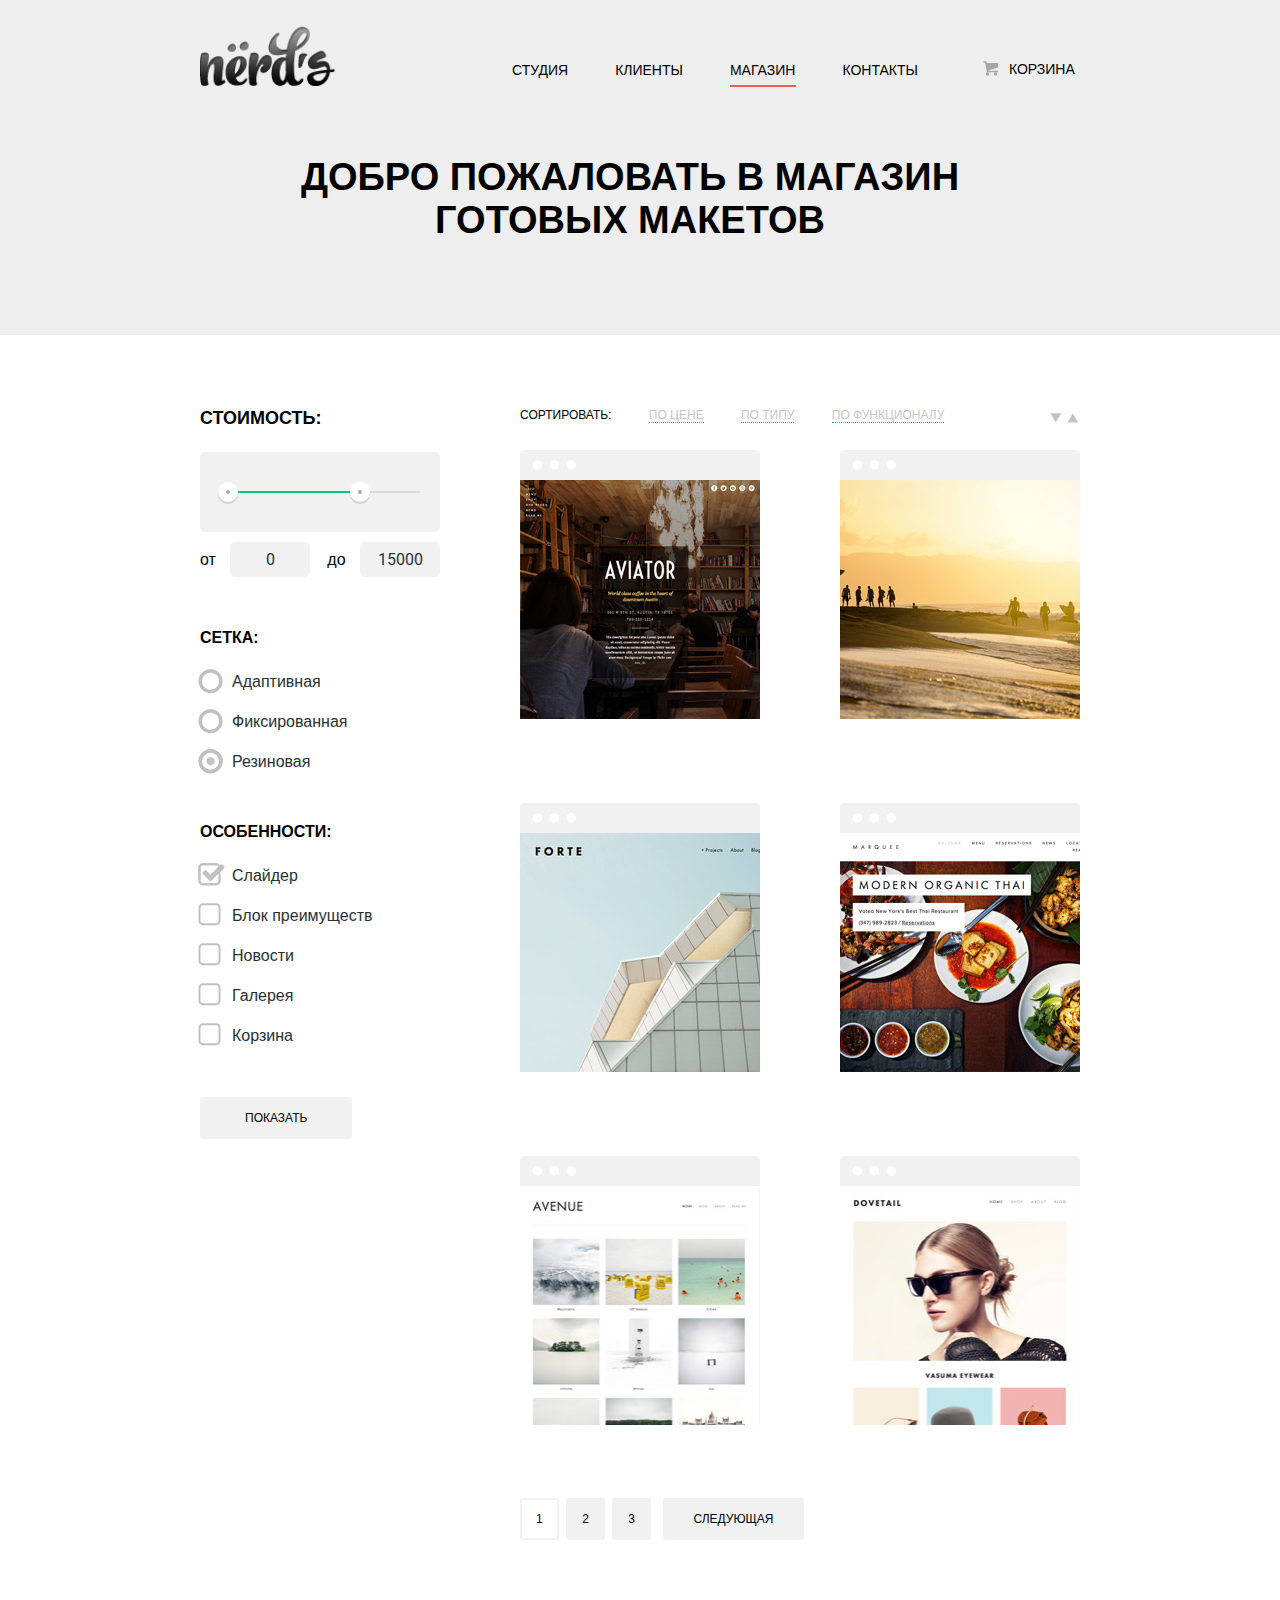
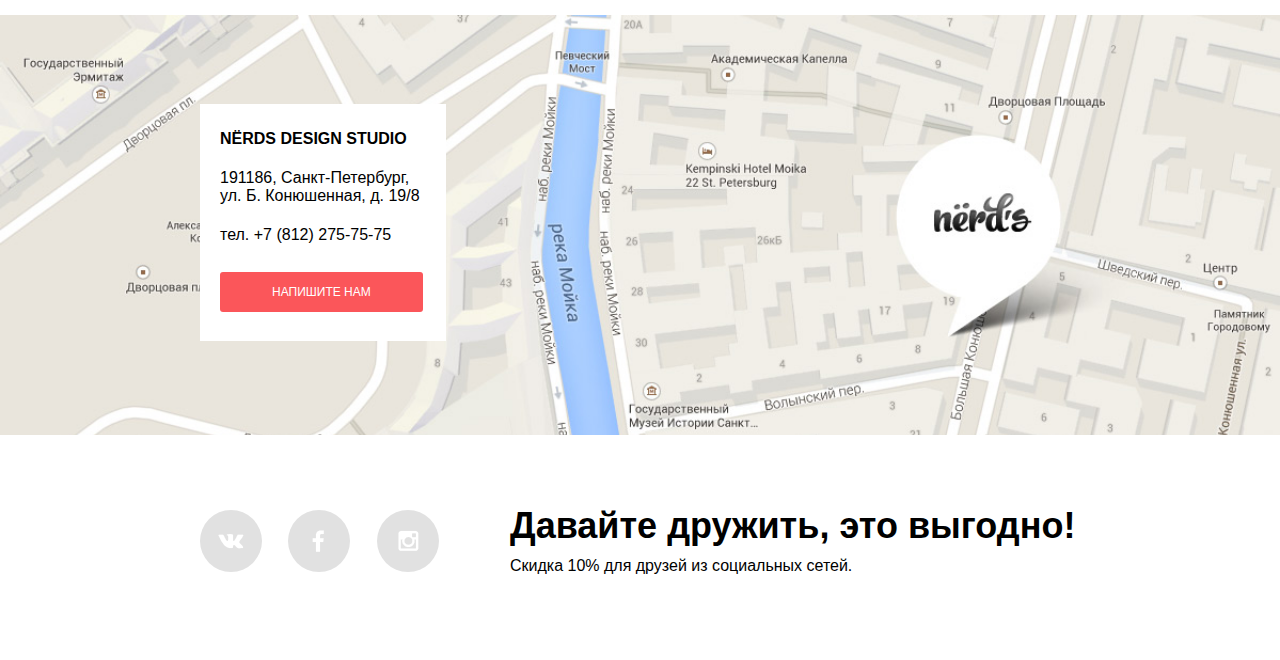
==== commit 59a8e707: "финал" ====
--- a/catalog.html
+++ b/catalog.html
@@ -286,7 +286,7 @@
     </form>
   </div>
 
-  <script src="../225051-nerds/js/script.js"></script>
+  <script src="js/script.js"></script>
 
 </body>
 
--- a/css/style.css
+++ b/css/style.css
@@ -939,6 +939,7 @@
 }
 
 .modal-content {
+  display: none;
   position: fixed;
    top: 320px;
           left: 50%;
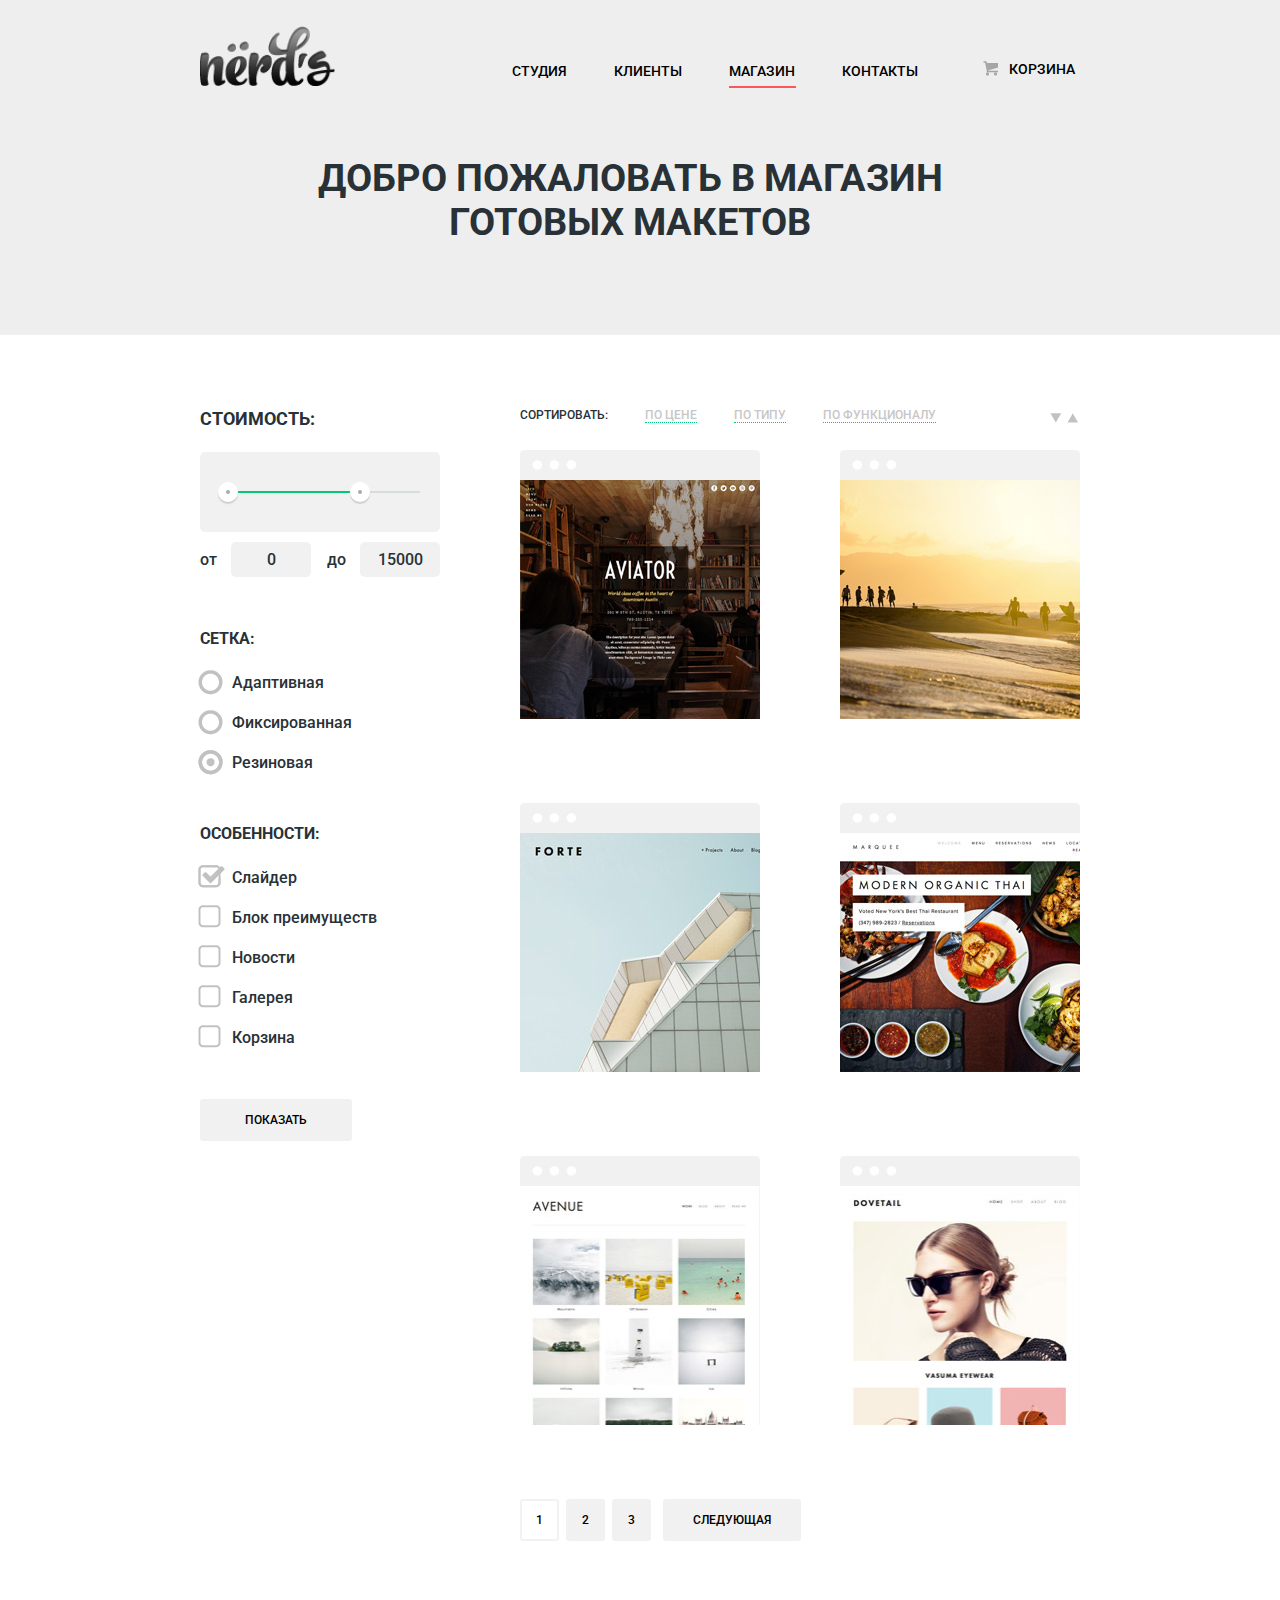
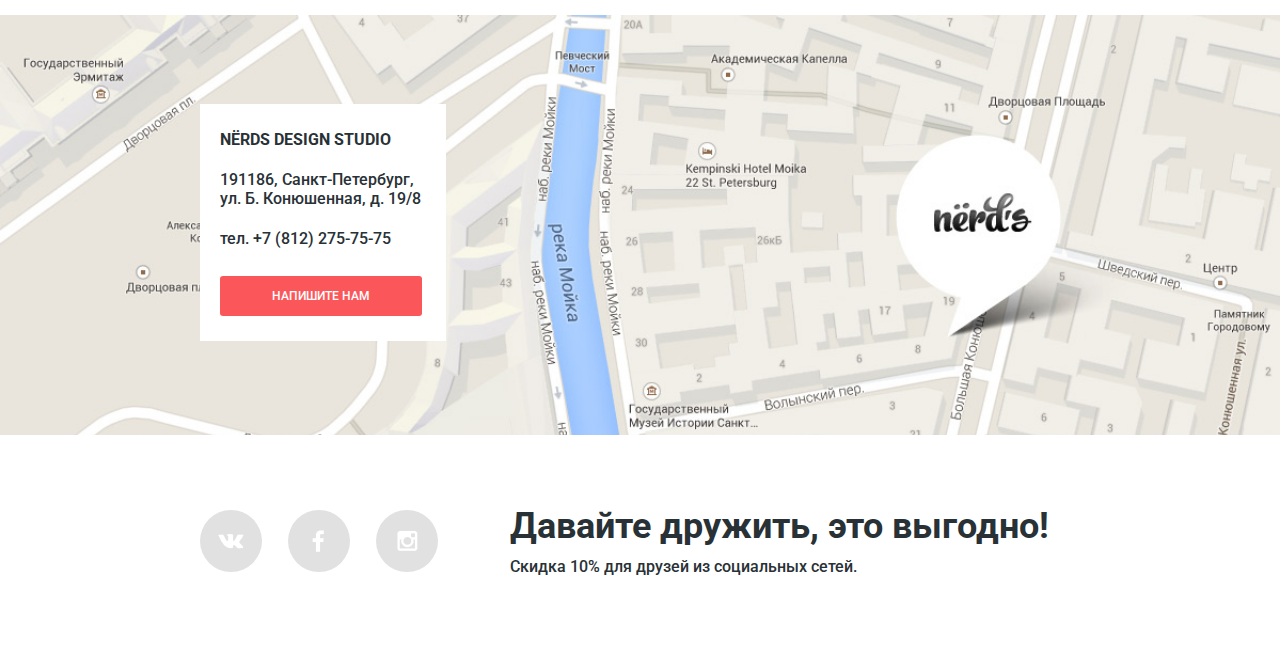
==== commit 8ba3d342: "disabled" ====
--- a/catalog.html
+++ b/catalog.html
@@ -101,7 +101,7 @@
           <input type="checkbox" name="fea2" id="ch4">
           <label for="ch4" class="grid-20">Галерея</label>
 
-          <input type="checkbox" name="fea2" id="ch5">
+          <input type="checkbox" name="fea2" id="ch5" disabled>
           <label for="ch5" class="grid-20">Корзина</label>
 
           <button class="btn btn-grid" type="submit">Показать</button>
@@ -241,7 +241,7 @@
         <p class="list">191186, Санкт-Петербург,
           <br> ул. Б. Конюшенная, д. 19/8</p>
         <p class="list">тел. +7 (812) 275-75-75</p>
-        <button class="discover-3" type="submit" name="button">напишите нам</button>
+        <button class="discover-3 " type="submit" name="button">напишите нам</button>
       </div>
     </div>
   </div>
--- a/css/style.css
+++ b/css/style.css
@@ -1,9 +1,12 @@
 body {
   font-size: 16px;
-  font-family: "Roboto Medium", "Arial", "sans-serif";
+  font-family: "Roboto", "Arial", sans-serif;
+
   min-width: 1200px;
   min-height: 2260px;
   margin: 0;
+  font-weight: 500;
+  color: #283136;
 
 
 }
@@ -55,7 +58,7 @@
   margin-top: 0px;
 }
 .main-header {
-      min-height: 426px;
+
   background-color: #eeeeee;
   padding-top: 10px;
 }
@@ -131,7 +134,7 @@
 .web {
   width: 240px;
   float: left;
-  height: 300px;
+  min-height: 300px;
 }
 .web2 {
   float: left;
@@ -193,9 +196,9 @@
 }
 .maps {
   margin: 0 auto;
-
+  
   background-image: url('../img/map.jpg');
-  height: 420px;
+  min-height: 420px;
       margin-top: 123px;
 
   background-size: cover;
@@ -204,7 +207,7 @@
       padding-top: 26px;
   padding-left: 20px;
   width: 226px;
-    height: 211px;
+    min-height: 211px;
   float: left;
   margin-top: 89px;
 
@@ -268,13 +271,13 @@
   margin-bottom: 20px;
 }
 .border {
-  height: 80px;
+  min-height: 80px;
   margin-bottom: 14px;
   background-color: #f1f1f1;
 }
 .vvod {
   width: 80px;
-  height: 38px;
+  min-height: 38px;
   margin-bottom: 53px;
   background-color: #f1f1f1;
   margin-left: 10px;
@@ -291,7 +294,7 @@
   width: 170px;
   float: left;
   margin-top: 20px;
-  height:
+
 }
 .group1 {
   padding-top: 25px;
@@ -307,7 +310,7 @@
   width: 170px;
   float: left;
   margin-top: 20px;
-  height:
+
 }
 .btn-grid {
   float: left;
@@ -569,16 +572,24 @@
   position: relative;
   top: 80px;
   border: none;
-  background-color: #eeeeee;
-  height: 2px;
-
+
+  min-height: 2px;
+
+  border-bottom: 2px solid #eeeeee;
+  margin-top: 283px;
+  clear: left;
+  width: 865px;
 }
 .line-two  {
   position: relative;
   top:-40px;
   border: none;
-  background-color: #eeeeee;
-  height: 2px;
+  width: 860px;
+    min-height: 2px;
+  border-bottom: 2px solid #eeeeee;
+
+  clear: left;
+  width: 865px;
 
 }
 .line-tree  {
@@ -586,8 +597,12 @@
   position: relative;
   top:35px;
   border: none;
-  background-color: #eeeeee;
-  height: 2px;
+  width: 860px;
+    min-height: 2px;
+  border-bottom: 2px solid #eeeeee;
+
+  clear: left;
+  width: 865px;
 
 }
 
@@ -597,8 +612,8 @@
   left: -40px;
   width: 25px;
   border: none;
-  background-color: #fb565a;
-  height: 2px;
+  border-bottom: 2px solid #fb565a;
+  min-height: 2px;
   margin: 0;
 }
 
@@ -606,20 +621,20 @@
   position: relative;
 top: 10px;
 left: -80px;
-  width: 70px;
+  width: 65px;
   border: none;
-  background-color: #eeeeee;
-  height: 2px;
+      border-bottom: 2px solid #eeeeee;
+  min-height: 2px;
   margin: 0;
 }
 .line-right {
   position: relative;
-  top: -10px;
+  top: -12px;
   left: 100px;
-  width: 70px;
+  width: 65px;
   border: none;
-  background-color: #eeeeee;
-  height: 2px;
+      border-bottom: 2px solid #eeeeee;
+  min-height: 2px;
   margin: 0;
 }
 
@@ -630,6 +645,8 @@
 
 
 .social-btn {
+  display: inline-block;
+    vertical-align: top;
   position: relative;
 
   width: 62px;
@@ -706,6 +723,16 @@
 input[type="checkbox"] {
   display: none;
 }
+input[type="checkbox"]:disabled {
+  color: #c0c2c4;
+  position: absolute;
+  top:-3px;
+  left: 1px;
+  background-image: url("../img/sprite-two.png");
+  width: 27px;
+   height: 23px;
+   background-position: -10px -53px;
+}
 input[type="checkbox"] + label {
   display: block;
       margin: 10px -3px;
@@ -790,7 +817,7 @@
 
 .coast-tov {
   width: 200px;
-  height: 200px;
+  min-height: 200px;
   background-color: white;
   display: block;
   position: absolute;
@@ -806,7 +833,7 @@
 
 .coast-tov1 {
   width: 200px;
-  height: 200px;
+  min-height: 200px;
   background-color: white;
   display: block;
   position: absolute;
@@ -822,7 +849,7 @@
 
 .coast-tov2 {
   width: 200px;
-  height: 200px;
+  min-height: 200px;
   background-color: white;
   display: block;
   position: absolute;
@@ -838,7 +865,7 @@
 
 .coast-tov3 {
   width: 200px;
-  height: 200px;
+  min-height: 200px;
   background-color: white;
   display: block;
   position: absolute;
@@ -854,7 +881,7 @@
 
 .coast-tov4 {
   width: 200px;
-  height: 200px;
+  min-height: 200px;
   background-color: white;
   display: block;
   position: absolute;
@@ -870,7 +897,7 @@
 
 .coast-tov5 {
   width: 200px;
-  height: 200px;
+  min-height: 200px;
   background-color: white;
   display: block;
   position: absolute;
@@ -990,19 +1017,18 @@
 .modal-content-close::after {
   transform: rotate(-45deg);
 }
-
-.modal-content p {
-  display: block;
-
-}
+.label-one {
+  margin: 0 0 12px 0;
+}
+.label-two {
+  margin-left: 160px;
+}
+
 .text-alt {
   margin: 25px 0 15px 0;
 }
-.modal-content span{
-  margin: 0 0 0 163px;
-
-
-}
+
+
 .modal-content input {
   width: 200px;
   font-size: 12px;
@@ -1072,7 +1098,7 @@
 
 .range-controls {
   position: relative;
-  height: 41px;
+  min-height: 41px;
   padding-top: 39px;
   padding-right: 20px;
   padding-left: 20px;
@@ -1118,6 +1144,7 @@
 .price-controls label {
   font-size: 16px;
   display: inline-block;
+  vertical-align: top;
   width: 50%;
   margin-top: -5px;
 }
